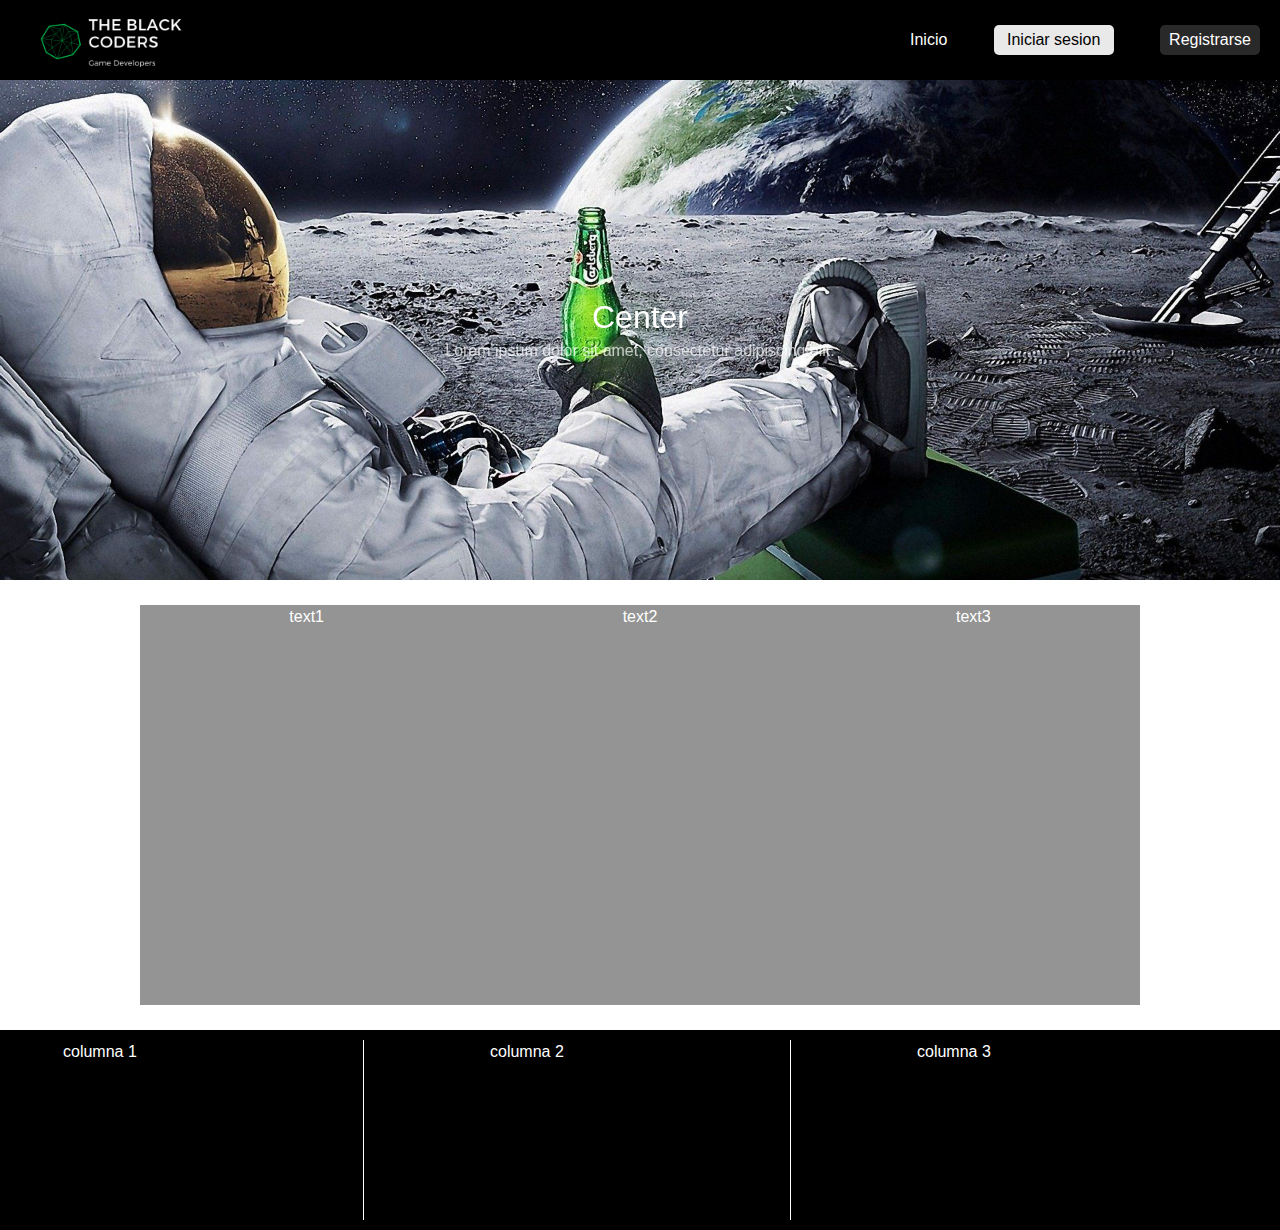
==== codigo/html/index.html @ 8ae5fa3f "primer commit" ====
<!DOCTYPE html>
    <head>
        <meta charset="utf-8">
        <meta http-equiv="X-UA-Compatible" content="IE=edge">
        <title></title>
        <meta name="description" content="">
        <meta name="viewport" content="width=device-width, initial-scale=1">
        <link rel="stylesheet" href="../css/uikit.min.css">
        <link rel="stylesheet" href="../css/index.css">
        <script src="../js/uikit.min.js"></script>
        <script src="../js/uikit-icons.min.js"></script>
    </head>
    <body>
       <header>
            <nav id="menu">
                <div id="logo">
                    <img src="../assets/images/The Black coders.png" alt="logo black coders">
                </div>

                <div id=options>
                    <a id="inicio-B" href="index.html">Inicio</a>
                    <a id="log-in-B" href="usuarios.html"><div>Iniciar sesion</div></a>
                    <a id="sign-in-B" href="registro.html"><div>Registrarse</div></a>
                </div>
            </nav>
       </header>

       <main>
           <section id="slides">
            <div class="uk-position-relative uk-visible-toggle" tabindex="-1" uk-slideshow="animation: fade;max-height: 500;autoplay: true;autoplay-interval: 4000">

                <ul class="uk-slideshow-items">
                    <li>
                        <img src="../assets/images/1.jpg" alt="" uk-cover>
                        <div class="uk-position-center uk-position-small uk-text-center uk-light">
                            <h2 class="uk-margin-remove">Center</h2>
                            <p class="uk-margin-remove">Lorem ipsum dolor sit amet, consectetur adipiscing elit.</p>
                        </div>
                    </li>
                    <li>
                        <img src="../assets/images/2.jpeg" alt="" uk-cover>
                        <div class="uk-position-bottom uk-position-medium uk-text-center uk-light">
                            <h3 class="uk-margin-remove">Bottom</h3>
                            <p class="uk-margin-remove">Lorem ipsum dolor sit amet, consectetur adipiscing elit.</p>
                        </div>
                    </li>
                    <li>
                        <img src="../assets/images/3.jpg" alt="" uk-cover>
                        <div class="uk-position-top uk-position-medium uk-text-center uk-light">
                            <h3 class="uk-margin-remove">top</h3>
                            <p class="uk-margin-remove">Lorem ipsum dolor sit amet, consectetur adipiscing elit.</p>
                        </div>
                    </li>
                </ul>
            
                <div class="uk-light">
                    <a class="uk-position-center-left uk-position-small uk-hidden-hover" href="#" uk-slidenav-previous uk-slideshow-item="previous"></a>
                    <a class="uk-position-center-right uk-position-small uk-hidden-hover" href="#" uk-slidenav-next uk-slideshow-item="next"></a>
                </div>
            
            </div>
           </section>

           <section id="f-section">
                <div id="cont-element">
                    <div class="element">text1</div>
                    <div class="element">text2</div>
                    <div class="element">text3</div>
                </div>
           </section>

           <footer>
                <div class="footer-ele">columna 1</div>
                <div class="footer-ele">columna 2</div>
                <div class="footer-ele">columna 3</div>
           </footer>
       </main>
    </body>
</html>
---- codigo/css/index.css ----
@import url("menu.css");
@import url("elements.css");
@import url("footer.css");

body{
    margin: 0;
    padding: 0;
    box-sizing: border-box;
}
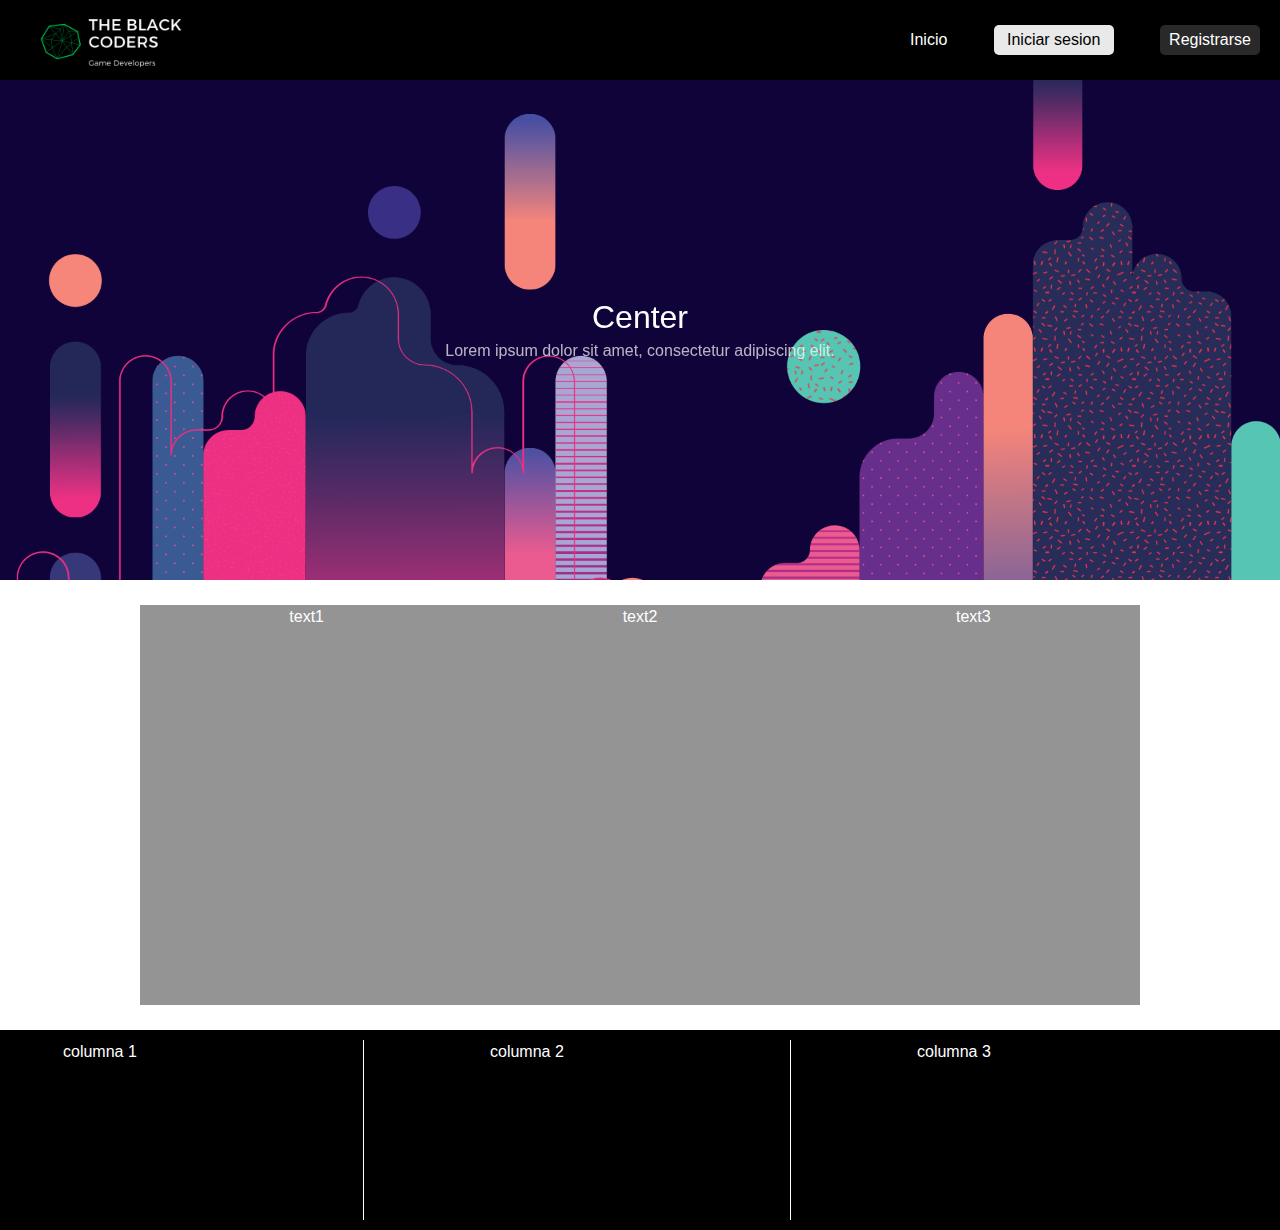
==== commit 054107a9: "cambios de funciones y recursos" ====
--- a/codigo/html/index.html
+++ b/codigo/html/index.html
@@ -19,7 +19,7 @@
 
                 <div id=options>
                     <a id="inicio-B" href="index.html">Inicio</a>
-                    <a id="log-in-B" href="usuarios.html"><div>Iniciar sesion</div></a>
+                    <a id="log-in-B" href="inicioS.html"><div>Iniciar sesion</div></a>
                     <a id="sign-in-B" href="registro.html"><div>Registrarse</div></a>
                 </div>
             </nav>
@@ -31,21 +31,21 @@
 
                 <ul class="uk-slideshow-items">
                     <li>
-                        <img src="../assets/images/1.jpg" alt="" uk-cover>
+                        <img src="../assets/images/1.png" alt="" uk-cover>
                         <div class="uk-position-center uk-position-small uk-text-center uk-light">
                             <h2 class="uk-margin-remove">Center</h2>
                             <p class="uk-margin-remove">Lorem ipsum dolor sit amet, consectetur adipiscing elit.</p>
                         </div>
                     </li>
                     <li>
-                        <img src="../assets/images/2.jpeg" alt="" uk-cover>
+                        <img src="../assets/images/2.png" alt="" uk-cover>
                         <div class="uk-position-bottom uk-position-medium uk-text-center uk-light">
                             <h3 class="uk-margin-remove">Bottom</h3>
                             <p class="uk-margin-remove">Lorem ipsum dolor sit amet, consectetur adipiscing elit.</p>
                         </div>
                     </li>
                     <li>
-                        <img src="../assets/images/3.jpg" alt="" uk-cover>
+                        <img src="../assets/images/3.png" alt="" uk-cover>
                         <div class="uk-position-top uk-position-medium uk-text-center uk-light">
                             <h3 class="uk-margin-remove">top</h3>
                             <p class="uk-margin-remove">Lorem ipsum dolor sit amet, consectetur adipiscing elit.</p>
--- a/codigo/css/index.css
+++ b/codigo/css/index.css
@@ -1,6 +1,7 @@
 @import url("menu.css");
 @import url("elements.css");
 @import url("footer.css");
+
 
 body{
     margin: 0;
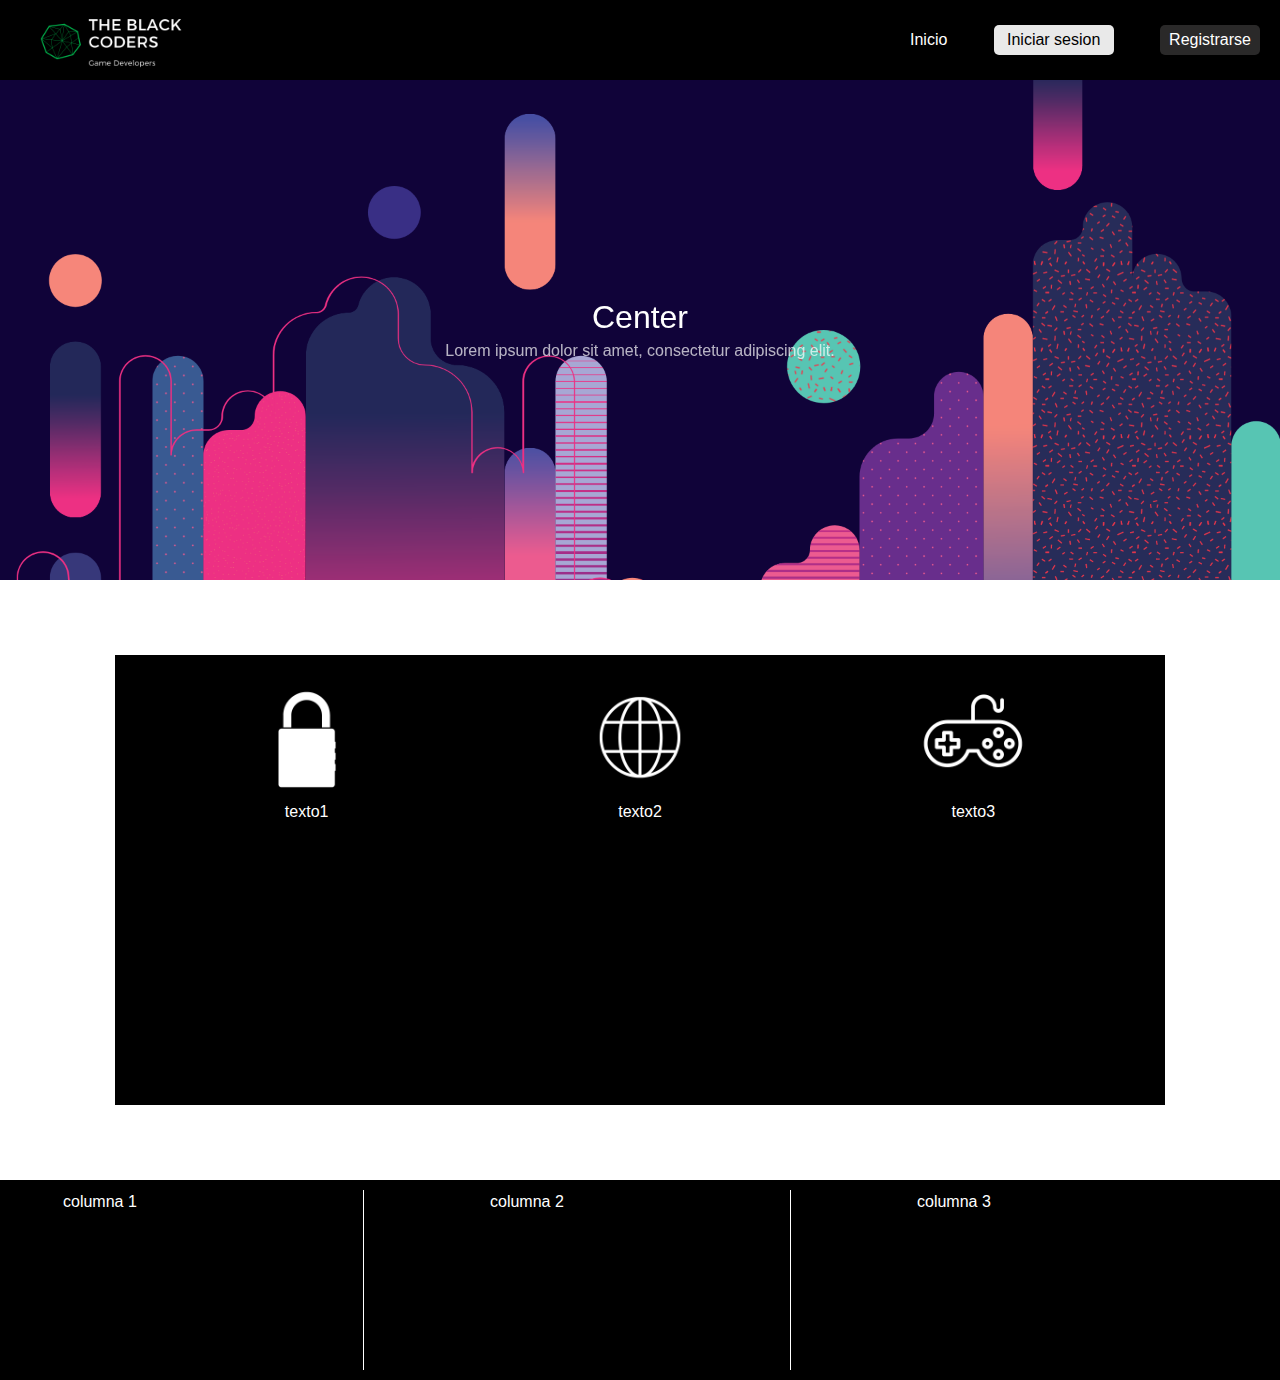
==== commit 5a59348a: "se agregaron recursos" ====
--- a/codigo/html/index.html
+++ b/codigo/html/index.html
@@ -63,9 +63,21 @@
 
            <section id="f-section">
                 <div id="cont-element">
-                    <div class="element">text1</div>
-                    <div class="element">text2</div>
-                    <div class="element">text3</div>
+                    <div class="element">
+                        <img src="../assets/images/11.png" alt="">
+                        <div>texto1</div>
+                    </div>
+
+                    <div class="element">
+                        <img src="../assets/images/21.png" alt="">
+                        <div>texto2</div>
+                    </div>
+
+                    <div class="element">
+                        <img src="../assets/images/31.png" alt="">
+                        <div>texto3</div>
+                    </div>
+                    
                 </div>
            </section>
 
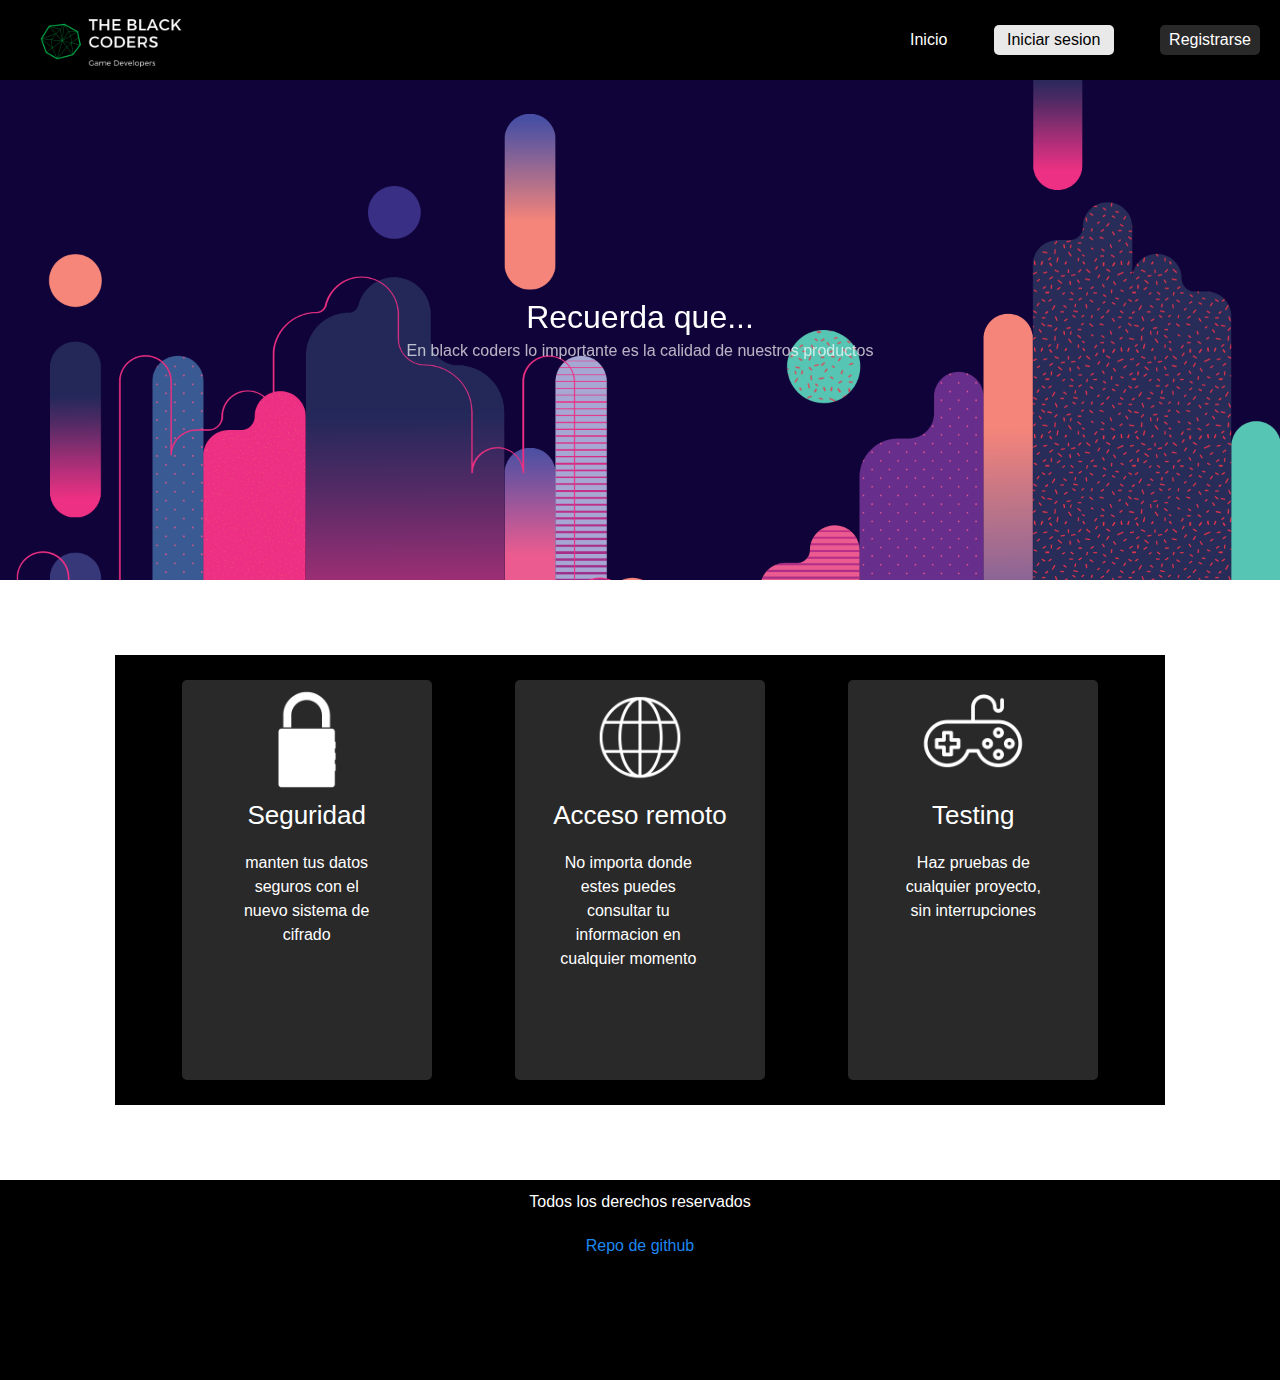
==== commit d6f47228: "estilos semi completos" ====
--- a/codigo/html/index.html
+++ b/codigo/html/index.html
@@ -11,12 +11,14 @@
         <script src="../js/uikit-icons.min.js"></script>
     </head>
     <body>
+        <!--menu-->
        <header>
             <nav id="menu">
+                <!--contenedor de nuestro logo-->
                 <div id="logo">
                     <img src="../assets/images/The Black coders.png" alt="logo black coders">
                 </div>
-
+                <!--contenedor de las opciones que tendra nuestro menu-->
                 <div id=options>
                     <a id="inicio-B" href="index.html">Inicio</a>
                     <a id="log-in-B" href="inicioS.html"><div>Iniciar sesion</div></a>
@@ -25,7 +27,9 @@
             </nav>
        </header>
 
+       <!--seccion principal de nuestra pagina-->
        <main>
+           <!--seccion de carrusel de imagenes-->
            <section id="slides">
             <div class="uk-position-relative uk-visible-toggle" tabindex="-1" uk-slideshow="animation: fade;max-height: 500;autoplay: true;autoplay-interval: 4000">
 
@@ -33,22 +37,22 @@
                     <li>
                         <img src="../assets/images/1.png" alt="" uk-cover>
                         <div class="uk-position-center uk-position-small uk-text-center uk-light">
-                            <h2 class="uk-margin-remove">Center</h2>
-                            <p class="uk-margin-remove">Lorem ipsum dolor sit amet, consectetur adipiscing elit.</p>
+                            <h2 class="uk-margin-remove">Recuerda que...</h2>
+                            <p class="uk-margin-remove">En black coders lo importante es la calidad de nuestros productos</p>
                         </div>
                     </li>
                     <li>
                         <img src="../assets/images/2.png" alt="" uk-cover>
                         <div class="uk-position-bottom uk-position-medium uk-text-center uk-light">
-                            <h3 class="uk-margin-remove">Bottom</h3>
-                            <p class="uk-margin-remove">Lorem ipsum dolor sit amet, consectetur adipiscing elit.</p>
+                            <h3 class="uk-margin-remove" style="color: black; font-weight: 500">No hay limite</h3>
+                            <p class="uk-margin-remove" style="color: black;">No importa si es un shooter o un FVP black coders puede hacerlo</p>
                         </div>
                     </li>
                     <li>
                         <img src="../assets/images/3.png" alt="" uk-cover>
                         <div class="uk-position-top uk-position-medium uk-text-center uk-light">
-                            <h3 class="uk-margin-remove">top</h3>
-                            <p class="uk-margin-remove">Lorem ipsum dolor sit amet, consectetur adipiscing elit.</p>
+                            <h3 class="uk-margin-remove">Intenta probar nuestros titulos retro</h3>
+                            <p class="uk-margin-remove">No importa cuanto tiempo pase siempre seran igual de buenos</p>
                         </div>
                     </li>
                 </ul>
@@ -61,30 +65,44 @@
             </div>
            </section>
 
+           <!--seccion de informacion-->
            <section id="f-section">
+               <!--contenedor de nuestras tarjetas-->
                 <div id="cont-element">
+                    <!--tarjeta que contiene una imagen y un texto-->
                     <div class="element">
                         <img src="../assets/images/11.png" alt="">
-                        <div>texto1</div>
+                        <div>
+                            <h1>Seguridad</h1>
+                            <p>manten tus datos seguros con el nuevo sistema de cifrado</p>
+                        </div>
                     </div>
 
                     <div class="element">
                         <img src="../assets/images/21.png" alt="">
-                        <div>texto2</div>
+                        <div>
+                            <h1>Acceso remoto</h1>
+                            <p>No importa donde estes puedes consultar tu informacion en cualquier momento</p>
+                        </div>
                     </div>
 
                     <div class="element">
                         <img src="../assets/images/31.png" alt="">
-                        <div>texto3</div>
+                        <div>
+                            <h1>Testing</h1>
+                            <p>Haz pruebas de cualquier proyecto, sin interrupciones </p>
+                        </div>
                     </div>
                     
                 </div>
            </section>
 
+           <!--footer-->
            <footer>
-                <div class="footer-ele">columna 1</div>
-                <div class="footer-ele">columna 2</div>
-                <div class="footer-ele">columna 3</div>
+                <div class="footer-ele">
+                    <p>Todos los derechos reservados</p>
+                    <p><a href="https://github.com/AlexAglon/cifradoV">Repo de github</a></p>
+                </div>
            </footer>
        </main>
     </body>
